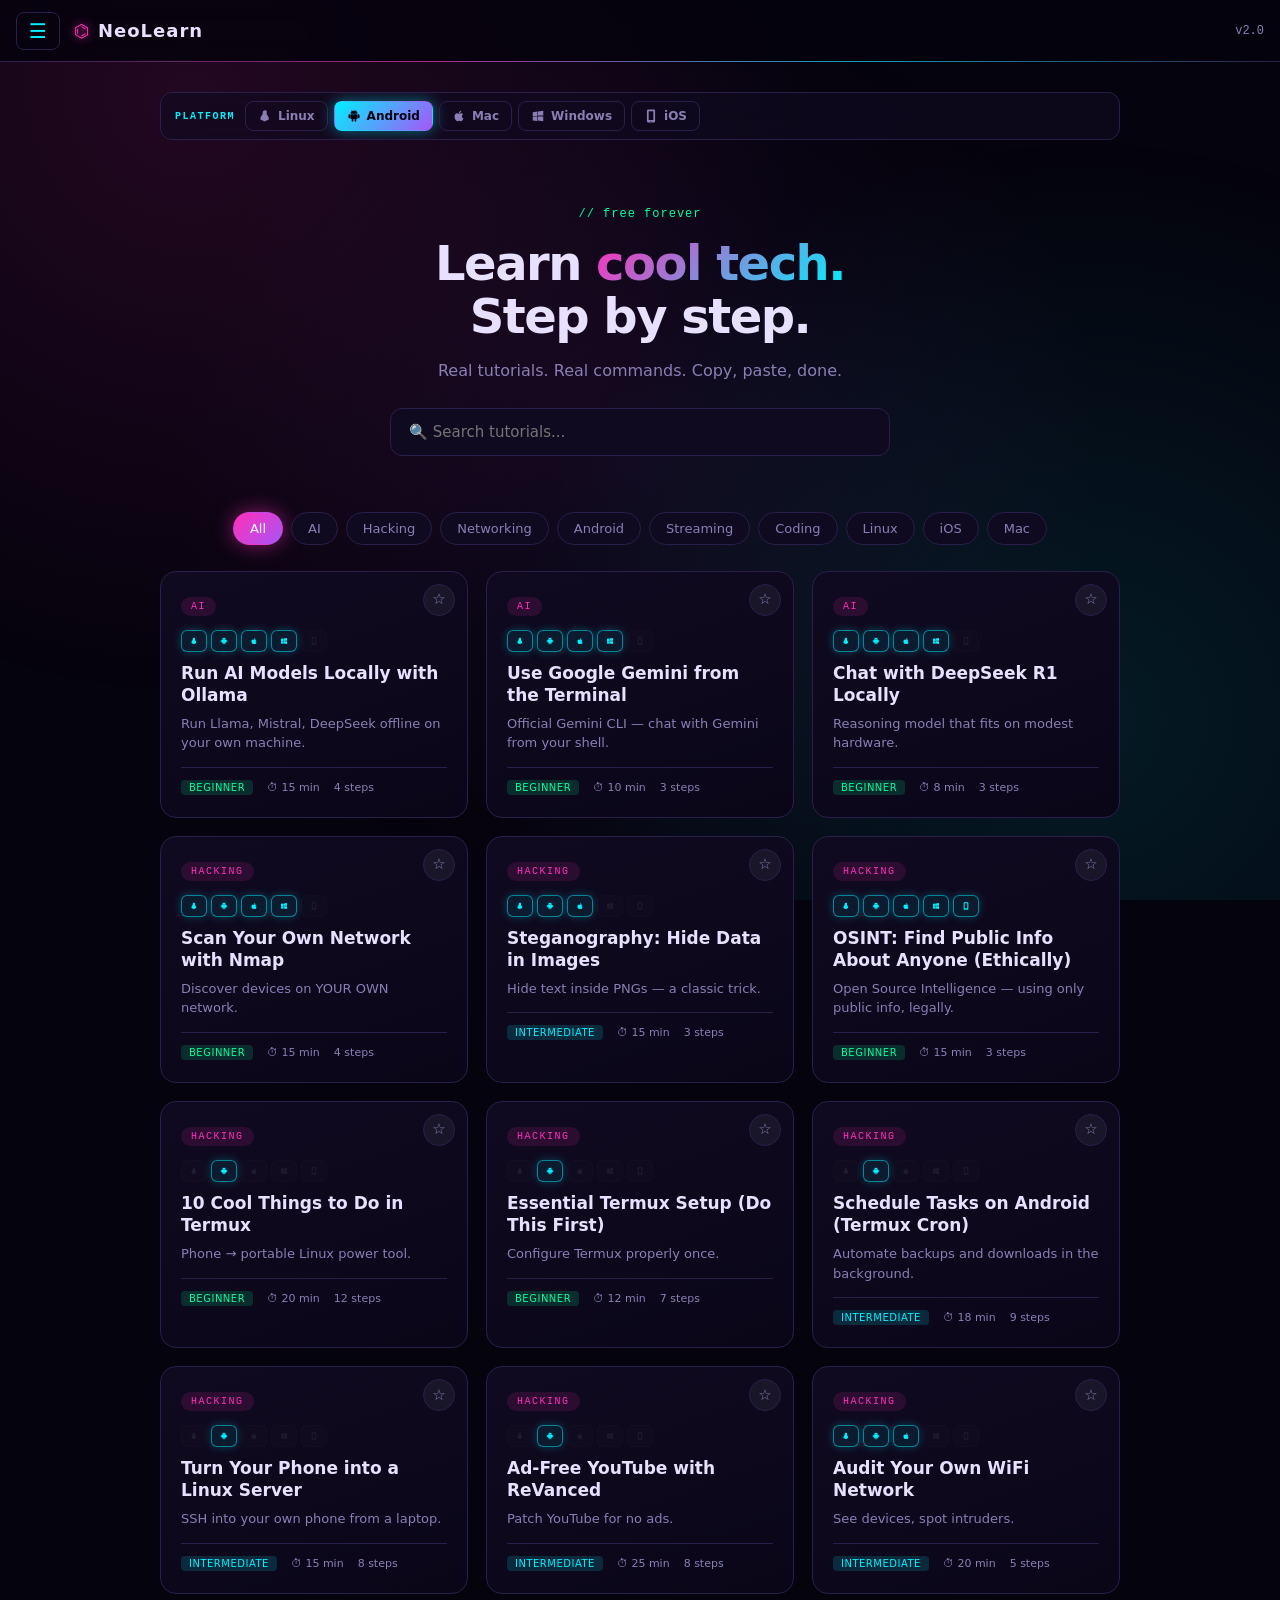
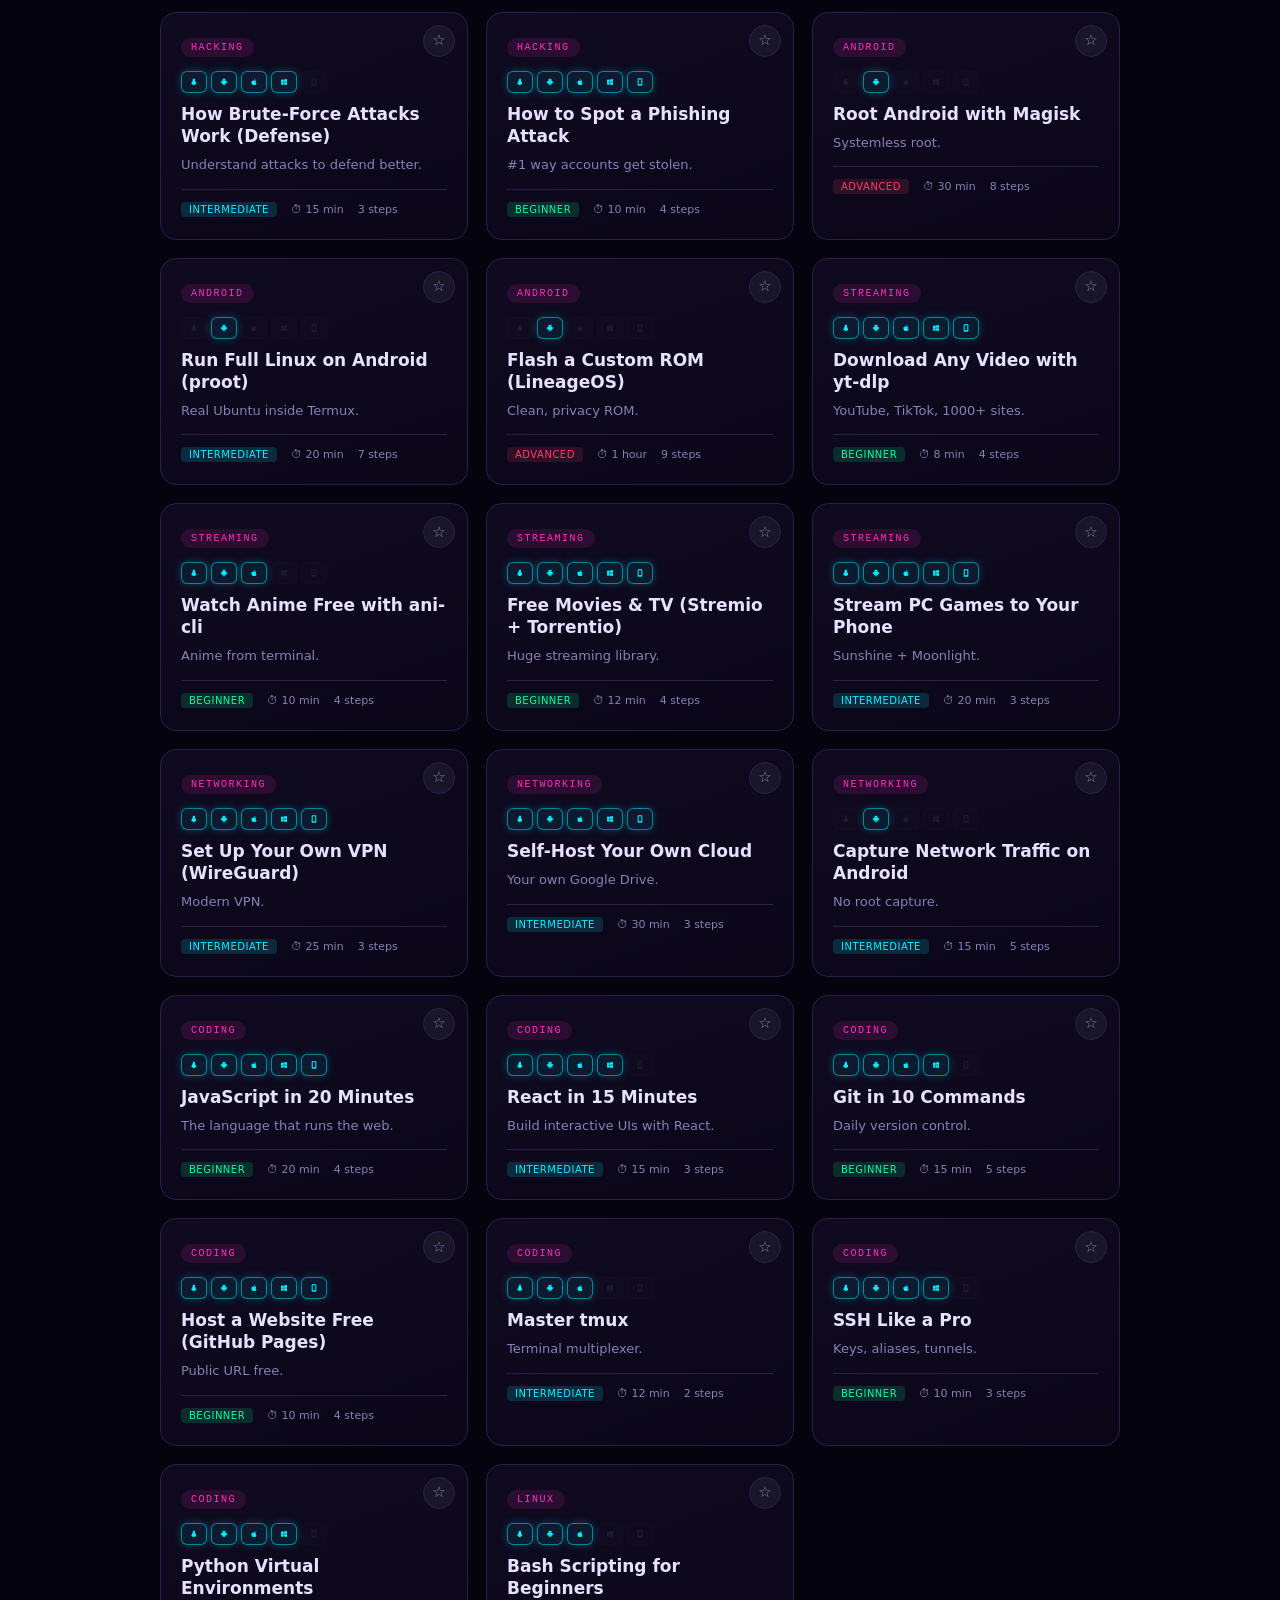
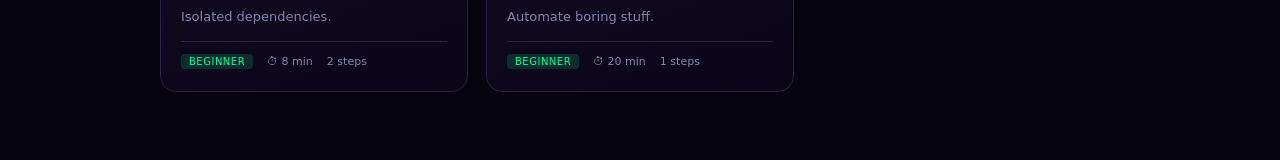
==== Index.html @ 47949eb2 "Initial upload" ====
<!DOCTYPE html>
<html lang="en">
<head>
  <meta charset="UTF-8" />
  <meta name="viewport" content="width=device-width, initial-scale=1.0" />
  <title>NeoLearn — Cool Tech, Explained</title>
  <link rel="stylesheet" href="style.css" />
</head>
<body>

  <header class="topbar">
    <button class="menu-btn" id="menuBtn" type="button">☰</button>
    <div class="brand"><span class="brand-icon">⌬</span> NeoLearn</div>
    <div class="spacer"></div>
    <span class="version">v2.0</span>
  </header>

  <div class="overlay" id="overlay"></div>

  <aside class="sidebar" id="sidebar">
    <div class="sidebar-header">
      <span>⌬ NeoLearn</span>
      <button class="close-btn" id="closeBtn" type="button">✕</button>
    </div>

    <div class="sidebar-section">Pages</div>
    <nav id="pageNav">
      <button class="nav-btn" data-page="home">🏠 Home</button>
      <button class="nav-btn" data-page="favorites">⭐ Favorites</button>
      <button class="nav-btn" data-page="progress">📊 Progress</button>
      <button class="nav-btn" data-page="about">ℹ️ About</button>
    </nav>

    <div class="sidebar-section">Categories</div>
    <nav id="categoryNav"></nav>

    <div class="sidebar-section">All Tutorials</div>
    <nav id="tutorialNav"></nav>
  </aside>

  <main class="content">

    <!-- HOME -->
    <section class="page active" id="home">
      <div class="hero">
        <div class="hero-tag">// free forever</div>
        <h1>Learn <span class="grad">cool tech.</span><br>Step by step.</h1>
        <p>Real tutorials. Real commands. Copy, paste, done.</p>
        <div class="search-wrap">
          <input type="text" id="searchInput" placeholder="🔍 Search tutorials..." />
        </div>
      </div>
      <div class="filter-chips" id="filterChips"></div>
      <div class="tutorial-grid" id="tutorialGrid"></div>
      <div class="empty" id="emptyState" style="display:none;">
        <p>No tutorials match.</p>
      </div>
    </section>

    <!-- TUTORIAL DETAIL -->
    <section class="page" id="tutorial">
      <button class="back-btn" id="backBtn" type="button">← Back</button>
      <article id="tutorialContent"></article>
    </section>

    <!-- FAVORITES -->
    <section class="page" id="favorites">
      <div class="about-header">
        <h1>⭐ Favorites</h1>
        <p>Your bookmarked tutorials.</p>
      </div>
      <div class="tutorial-grid" id="favGrid"></div>
      <div class="empty" id="favEmpty" style="display:none;">
        <p>No favorites yet. Tap ☆ on any tutorial card to save it.</p>
      </div>
    </section>

    <!-- PROGRESS -->
    <section class="page" id="progress">
      <div class="about-header">
        <h1>📊 Your Progress</h1>
        <p>Steps you've marked as complete.</p>
      </div>
      <div id="progressList"></div>
      <div class="empty" id="progressEmpty" style="display:none;">
        <p>No progress yet. Open a tutorial and check off steps.</p>
      </div>
    </section>

    <!-- ABOUT -->
    <section class="page" id="about">
      <div class="about-header">
        <h1>ℹ️ About NeoLearn</h1>
        <p>A free, open library of practical tech tutorials.</p>
      </div>

      <div class="about-card">
  <h3>Who built this</h3>
  <p><b>PIXLE</b> — builder of NeoLearn.</p>
  <p>Built with plain HTML, CSS, and JavaScript. No frameworks, no build tools.</p>
  <p style="margin-top: 16px;">
    <a href="https://github.com/PIXL-E" target="_blank" rel="noopener" class="repo-btn" style="padding: 10px 20px; font-size: 13px;">
      🐙 @PIXL-E on GitHub
    </a>
  </p>
  <p style="margin-top: 8px;">
    <a href="mailto:pixle.dev@proton.me" class="repo-btn" style="padding: 10px 20px; font-size: 13px;">
      ✉️ pixle.dev@proton.me
    </a>
  </p>
</div>
      
      <div class="about-card">
        <h3>What is this?</h3>
        <p>NeoLearn is a collection of step-by-step tutorials for running cool tech — AI models, Termux, Linux, VPNs, security tools, and more — on any device. Every tutorial gives you the exact commands for YOUR platform.</p>
      </div>

      <div class="about-card">
        <h3>Features</h3>
        <ul>
          <li>📱 Multi-platform — Linux, Android, Mac, Windows, iOS</li>
          <li>📋 One-tap copy for every command</li>
          <li>⭐ Save favorites</li>
          <li>✅ Track your progress step by step</li>
          <li>💯 100% free, no accounts, no tracking</li>
          <li>💾 Everything saves locally in your browser</li>
        </ul>
      </div>

      <div class="about-card">
        <h3>Built with</h3>
        <p>Pure HTML, CSS, and JavaScript. No frameworks, no build step, no dependencies. You can host it anywhere for free.</p>
      </div>

      <div class="about-card">
        <h3>Disclaimer</h3>
        <p>Tutorials involving network scanning, traffic capture, and security tools are intended for use on <b>your own devices and networks</b>, or in legal lab environments like TryHackMe. Always follow your local laws. The authors of NeoLearn are not responsible for misuse.</p>
      </div>

      <div class="about-card">
        <h3>Credits</h3>
        <p>All tools mentioned are the work of their respective open-source communities. Source links are provided at the end of each tutorial. NeoLearn just shows you how to use them.</p>
      </div>

      <div class="about-card">
        <h3>Reset data</h3>
        <p>Your favorites and progress are stored only in this browser. To clear them:</p>
        <button class="danger-btn" id="resetBtn">🗑 Reset all my data</button>
      </div>
    </section>

  </main>

  <script src="tutorials.js"></script>
  <script src="app.js"></script>
</body>
</html>
---- style.css ----
* {
  margin: 0;
  padding: 0;
  box-sizing: border-box;
  font-family: 'Segoe UI', system-ui, sans-serif;
}

:root {
  --bg: #05030d;
  --bg2: #0a0618;
  --panel: #100a20;
  --panel2: #1a1132;
  --border: #2a1f4a;
  --text: #e8e0ff;
  --muted: #8a7fb5;
  --neon-pink: #ff2fb9;
  --neon-cyan: #00f0ff;
  --neon-purple: #a855f7;
  --neon-green: #00ff9d;
  --danger: #ff3b6b;
  --topbar-h: 62px;
}

/* Animated scanline background */
body {
  background: var(--bg);
  color: var(--text);
  min-height: 100vh;
  padding-top: var(--topbar-h);
  position: relative;
  overflow-x: hidden;
}

body::before {
  content: "";
  position: fixed;
  inset: 0;
  background:
    radial-gradient(circle at 15% 10%, rgba(255,47,185,0.12), transparent 45%),
    radial-gradient(circle at 85% 80%, rgba(0,240,255,0.10), transparent 45%),
    radial-gradient(circle at 50% 50%, rgba(168,85,247,0.08), transparent 60%);
  pointer-events: none;
  z-index: 0;
}

/* ============ TOP BAR ============ */
.topbar {
  position: fixed;
  top: 0; left: 0; right: 0;
  height: var(--topbar-h);
  background: rgba(5, 3, 13, 0.85);
  backdrop-filter: blur(14px);
  border-bottom: 1px solid var(--border);
  display: flex;
  align-items: center;
  padding: 0 16px;
  z-index: 100;
}

.topbar::after {
  content: "";
  position: absolute;
  bottom: -1px; left: 0; right: 0;
  height: 1px;
  background: linear-gradient(90deg, transparent, var(--neon-pink), var(--neon-cyan), transparent);
  opacity: 0.6;
}

.menu-btn {
  background: none;
  border: 1px solid var(--border);
  color: var(--neon-cyan);
  font-size: 20px;
  cursor: pointer;
  padding: 6px 12px;
  border-radius: 8px;
  transition: all 0.2s ease;
}

.menu-btn:hover {
  border-color: var(--neon-cyan);
  box-shadow: 0 0 15px rgba(0, 240, 255, 0.4);
}

.brand {
  font-size: 18px;
  font-weight: 800;
  margin-left: 14px;
  letter-spacing: 1px;
  color: var(--text);
}

.brand-icon {
  color: var(--neon-pink);
  text-shadow: 0 0 10px var(--neon-pink);
}

.version {
  color: var(--muted);
  font-size: 12px;
  font-family: monospace;
}

.spacer { flex: 1; }

/* ============ SIDEBAR ============ */
.sidebar {
  position: fixed;
  top: 0; left: 0;
  width: 300px;
  height: 100vh;
  background: linear-gradient(180deg, var(--panel), var(--bg2));
  border-right: 1px solid var(--border);
  padding: 20px 14px;
  z-index: 200;
  transform: translateX(-100%);
  transition: transform 0.35s cubic-bezier(0.4, 0, 0.2, 1);
  overflow-y: auto;
}

.sidebar.open { transform: translateX(0); }

.sidebar-header {
  display: flex;
  justify-content: space-between;
  align-items: center;
  padding: 4px 8px 16px;
  font-size: 17px;
  font-weight: 800;
  letter-spacing: 1px;
  border-bottom: 1px solid var(--border);
  margin-bottom: 16px;
  color: var(--text);
}

.close-btn {
  background: none;
  border: none;
  color: var(--muted);
  font-size: 16px;
  cursor: pointer;
  padding: 4px 8px;
  border-radius: 6px;
}
.close-btn:hover { color: var(--danger); }

.sidebar-section {
  font-size: 11px;
  letter-spacing: 2px;
  text-transform: uppercase;
  color: var(--neon-cyan);
  margin: 18px 8px 8px;
  opacity: 0.8;
}

.nav-btn {
  display: block;
  width: 100%;
  padding: 10px 12px;
  margin-bottom: 4px;
  background: transparent;
  color: var(--muted);
  border: none;
  border-radius: 8px;
  text-align: left;
  font-size: 13px;
  cursor: pointer;
  transition: all 0.2s ease;
}

.nav-btn:hover {
  background: var(--panel2);
  color: var(--text);
}

.nav-btn.active {
  background: linear-gradient(135deg, rgba(255,47,185,0.2), rgba(0,240,255,0.2));
  color: var(--text);
  border-left: 2px solid var(--neon-pink);
}

/* ============ OVERLAY ============ */
.overlay {
  position: fixed;
  inset: 0;
  background: rgba(0, 0, 0, 0.7);
  backdrop-filter: blur(4px);
  opacity: 0;
  pointer-events: none;
  transition: opacity 0.3s ease;
  z-index: 150;
}
.overlay.show { opacity: 1; pointer-events: auto; }

/* ============ CONTENT ============ */
.content {
  max-width: 1000px;
  margin: 0 auto;
  padding: 30px 20px 80px;
  position: relative;
  z-index: 1;
}

.page { display: none; }
.page.active { display: block; animation: fadeIn 0.4s ease; }

@keyframes fadeIn {
  from { opacity: 0; transform: translateY(14px); }
  to   { opacity: 1; transform: translateY(0); }
}

/* ============ HERO ============ */
.hero {
  text-align: center;
  padding: 40px 10px 30px;
}

.hero-tag {
  display: inline-block;
  font-family: monospace;
  font-size: 12px;
  color: var(--neon-green);
  margin-bottom: 16px;
  letter-spacing: 1px;
}

.hero h1 {
  font-size: 48px;
  line-height: 1.1;
  margin-bottom: 18px;
  letter-spacing: -1.5px;
  font-weight: 900;
}

.grad {
  background: linear-gradient(135deg, var(--neon-pink), var(--neon-cyan));
  -webkit-background-clip: text;
  background-clip: text;
  color: transparent;
}

.hero p {
  color: var(--muted);
  font-size: 16px;
  margin-bottom: 28px;
}

/* ============ SEARCH ============ */
.search-wrap {
  max-width: 500px;
  margin: 0 auto;
  position: relative;
}

.search-wrap input {
  width: 100%;
  padding: 14px 18px;
  background: var(--panel);
  border: 1px solid var(--border);
  border-radius: 12px;
  color: var(--text);
  font-size: 15px;
  outline: none;
  transition: all 0.25s ease;
}

.search-wrap input:focus {
  border-color: var(--neon-cyan);
  box-shadow: 0 0 25px rgba(0, 240, 255, 0.25);
}

/* ============ FILTER CHIPS ============ */
.filter-chips {
  display: flex;
  flex-wrap: wrap;
  gap: 8px;
  justify-content: center;
  margin: 26px 0;
}

.chip {
  padding: 8px 16px;
  border-radius: 50px;
  background: var(--panel);
  border: 1px solid var(--border);
  color: var(--muted);
  font-size: 13px;
  cursor: pointer;
  transition: all 0.2s ease;
}

.chip:hover { color: var(--text); border-color: var(--neon-purple); }

.chip.active {
  background: linear-gradient(135deg, var(--neon-pink), var(--neon-purple));
  color: white;
  border-color: transparent;
  box-shadow: 0 0 20px rgba(255, 47, 185, 0.5);
}

/* ============ TUTORIAL GRID ============ */
.tutorial-grid {
  display: grid;
  grid-template-columns: repeat(auto-fill, minmax(280px, 1fr));
  gap: 18px;
  margin-top: 20px;
}

.tut-card {
  background: linear-gradient(160deg, var(--panel), var(--bg2));
  border: 1px solid var(--border);
  border-radius: 16px;
  padding: 22px 20px;
  cursor: pointer;
  transition: all 0.3s ease;
  position: relative;
  overflow: hidden;
}

.tut-card::before {
  content: "";
  position: absolute;
  top: 0; left: 0; right: 0;
  height: 2px;
  background: linear-gradient(90deg, var(--neon-pink), var(--neon-cyan));
  opacity: 0;
  transition: opacity 0.3s ease;
}

.tut-card:hover {
  transform: translateY(-6px);
  border-color: var(--neon-purple);
  box-shadow: 0 20px 40px rgba(168, 85, 247, 0.25);
}

.tut-card:hover::before { opacity: 1; }

.tut-cat {
  display: inline-block;
  font-family: monospace;
  font-size: 10px;
  letter-spacing: 1.5px;
  text-transform: uppercase;
  padding: 4px 10px;
  border-radius: 50px;
  background: rgba(255, 47, 185, 0.12);
  color: var(--neon-pink);
  margin-bottom: 14px;
}

.tut-card h3 {
  font-size: 17px;
  margin-bottom: 8px;
  line-height: 1.3;
  color: var(--text);
}

.tut-card p {
  font-size: 13px;
  color: var(--muted);
  line-height: 1.5;
  margin-bottom: 14px;
}

.tut-meta {
  display: flex;
  gap: 14px;
  font-size: 11px;
  color: var(--muted);
  font-family: monospace;
  padding-top: 12px;
  border-top: 1px solid var(--border);
}

.tut-meta span { display: flex; align-items: center; gap: 4px; }

.diff {
  padding: 2px 8px;
  border-radius: 4px;
  font-size: 10px;
  text-transform: uppercase;
  letter-spacing: 0.5px;
}
.diff.beginner { background: rgba(0,255,157,0.15); color: var(--neon-green); }
.diff.intermediate { background: rgba(0,240,255,0.15); color: var(--neon-cyan); }
.diff.advanced { background: rgba(255,59,107,0.15); color: var(--danger); }

/* ============ TUTORIAL DETAIL ============ */
.back-btn {
  background: var(--panel);
  color: var(--muted);
  border: 1px solid var(--border);
  padding: 8px 16px;
  border-radius: 8px;
  cursor: pointer;
  font-size: 13px;
  margin-bottom: 24px;
  transition: all 0.2s ease;
}

.back-btn:hover {
  color: var(--neon-cyan);
  border-color: var(--neon-cyan);
  box-shadow: 0 0 15px rgba(0,240,255,0.3);
}

.tut-header {
  margin-bottom: 30px;
  padding-bottom: 22px;
  border-bottom: 1px solid var(--border);
}

.tut-header h1 {
  font-size: 34px;
  line-height: 1.15;
  margin: 14px 0 12px;
  letter-spacing: -0.5px;
}

.tut-header .intro {
  color: var(--muted);
  font-size: 16px;
  line-height: 1.7;
}

.tut-tags {
  display: flex;
  flex-wrap: wrap;
  gap: 8px;
  margin-top: 16px;
}

.tag {
  font-family: monospace;
  font-size: 11px;
  padding: 4px 10px;
  border-radius: 6px;
  background: var(--panel2);
  color: var(--neon-cyan);
  border: 1px solid var(--border);
}

/* ============ STEPS ============ */
.step {
  background: var(--panel);
  border: 1px solid var(--border);
  border-radius: 14px;
  padding: 22px 22px 20px;
  margin-bottom: 18px;
  position: relative;
}

.step-num {
  position: absolute;
  top: -12px;
  left: 20px;
  background: linear-gradient(135deg, var(--neon-pink), var(--neon-purple));
  color: white;
  font-weight: 800;
  font-size: 13px;
  padding: 4px 12px;
  border-radius: 50px;
  font-family: monospace;
  box-shadow: 0 4px 15px rgba(255, 47, 185, 0.5);
}

.step h3 {
  font-size: 18px;
  margin: 8px 0 10px;
  color: var(--text);
}

.step p {
  color: var(--muted);
  font-size: 14px;
  line-height: 1.7;
  margin-bottom: 12px;
}

.step ul {
  margin: 10px 0 12px 20px;
  color: var(--muted);
  font-size: 14px;
  line-height: 1.8;
}

.step ul li::marker { color: var(--neon-cyan); }

/* ============ CODE BLOCK ============ */
.code-block {
  position: relative;
  background: #02010a;
  border: 1px solid var(--border);
  border-radius: 10px;
  margin: 12px 0;
  overflow: hidden;
}

.code-block::before {
  content: attr(data-lang);
  position: absolute;
  top: 0; left: 0;
  padding: 3px 10px;
  font-size: 10px;
  font-family: monospace;
  letter-spacing: 1px;
  text-transform: uppercase;
  color: var(--neon-green);
  background: rgba(0,255,157,0.08);
  border-bottom-right-radius: 6px;
}

.code-block pre {
  padding: 28px 16px 14px;
  overflow-x: auto;
  font-family: 'Courier New', monospace;
  font-size: 13px;
  line-height: 1.7;
  color: var(--neon-green);
}

.copy-code {
  position: absolute;
  top: 6px; right: 6px;
  background: var(--panel2);
  color: var(--muted);
  border: 1px solid var(--border);
  padding: 4px 10px;
  font-size: 11px;
  border-radius: 6px;
  cursor: pointer;
  font-family: monospace;
  transition: all 0.2s ease;
  z-index: 2;
}

.copy-code:hover {
  color: var(--neon-cyan);
  border-color: var(--neon-cyan);
}

.copy-code.copied {
  color: var(--neon-green);
  border-color: var(--neon-green);
}

/* ============ CALLOUTS ============ */
.callout {
  padding: 14px 16px;
  border-radius: 10px;
  margin: 14px 0;
  font-size: 14px;
  line-height: 1.6;
  border-left: 3px solid;
}

.callout.warn {
  background: rgba(255, 187, 0, 0.08);
  border-color: #ffbb00;
  color: #ffd97a;
}

.callout.danger {
  background: rgba(255, 59, 107, 0.08);
  border-color: var(--danger);
  color: #ff8fa8;
}

.callout.tip {
  background: rgba(0, 255, 157, 0.08);
  border-color: var(--neon-green);
  color: #7dffc9;
}

/* ============ REPO LINK ============ */
.repo-box {
  margin-top: 30px;
  padding: 22px;
  background: linear-gradient(135deg, rgba(255,47,185,0.08), rgba(0,240,255,0.08));
  border: 1px solid var(--border);
  border-radius: 14px;
  text-align: center;
}

.repo-box p {
  color: var(--muted);
  font-size: 13px;
  margin-bottom: 12px;
  font-family: monospace;
}

.repo-btn {
  display: inline-block;
  padding: 12px 26px;
  background: linear-gradient(135deg, var(--neon-pink), var(--neon-purple));
  color: white;
  text-decoration: none;
  border-radius: 50px;
  font-size: 14px;
  font-weight: 600;
  box-shadow: 0 0 25px rgba(255, 47, 185, 0.5);
  transition: all 0.25s ease;
}

.repo-btn:hover {
  transform: translateY(-2px);
  box-shadow: 0 0 40px rgba(255, 47, 185, 0.8);
}

/* ============ EMPTY ============ */
.empty {
  text-align: center;
  padding: 60px 20px;
  color: var(--muted);
  font-family: monospace;
}

/* ============ MOBILE ============ */
@media (max-width: 640px) {
  .hero h1 { font-size: 32px; }
  .hero { padding: 20px 10px 20px; }
  .tutorial-grid { grid-template-columns: 1fr; }
  .tut-header h1 { font-size: 24px; }
  .tut-header .intro { font-size: 14px; }
  .step { padding: 20px 16px 16px; }
  .content { padding: 20px 14px 60px; }
  .code-block pre { font-size: 12px; padding: 30px 12px 12px; }
}

/* ============ STICKY PLATFORM BAR ============ */
.platform-bar {
  position: sticky;
  top: var(--topbar-h);
  z-index: 50;
  background: rgba(16, 10, 32, 0.92);
  backdrop-filter: blur(20px);
  -webkit-backdrop-filter: blur(20px);
  transition: box-shadow 0.3s ease;
}

.platform-bar.stuck {
  box-shadow: 0 10px 30px rgba(0, 0, 0, 0.5);
  border-color: var(--neon-purple);
}

/* ============ TOAST NOTIFICATION ============ */
.toast {
  position: fixed;
  bottom: 24px;
  left: 50%;
  transform: translateX(-50%) translateY(120px);
  background: linear-gradient(135deg, var(--neon-cyan), var(--neon-purple));
  color: #000;
  padding: 10px 22px;
  border-radius: 50px;
  font-family: monospace;
  font-weight: 700;
  font-size: 13px;
  letter-spacing: 0.5px;
  z-index: 500;
  transition: transform 0.35s cubic-bezier(0.4, 0, 0.2, 1);
  box-shadow: 0 10px 40px rgba(0, 240, 255, 0.6);
  pointer-events: none;
  white-space: nowrap;
}

.toast.show {
  transform: translateX(-50%) translateY(0);
}

/* ============ CONTENT FADE ON SWAP ============ */
#tutorialContent.swapping {
  opacity: 0.3;
  transition: opacity 0.15s ease;
}

#tutorialContent {
  opacity: 1;
  transition: opacity 0.25s ease;
}

/* Small "current platform" chip on tutorial page */
.current-plat {
  display: inline-flex;
  align-items: center;
  gap: 6px;
  font-family: monospace;
  font-size: 12px;
  padding: 4px 12px;
  border-radius: 50px;
  background: rgba(0, 240, 255, 0.1);
  border: 1px solid var(--neon-cyan);
  color: var(--neon-cyan);
  margin-bottom: 16px;
}

/* ============ PLATFORM BAR — slim version ============ */
.platform-bar {
  display: flex;
  align-items: center;
  gap: 10px;
  padding: 8px 14px;
  margin-bottom: 22px;
  background: rgba(16, 10, 32, 0.7);
  border: 1px solid var(--border);
  border-radius: 12px;
  position: sticky;
  top: calc(var(--topbar-h) + 6px);
  z-index: 50;
  backdrop-filter: blur(20px);
  -webkit-backdrop-filter: blur(20px);
  transition: box-shadow 0.3s ease, border-color 0.3s ease;
  overflow-x: auto;
  scrollbar-width: none;
}

.platform-bar::-webkit-scrollbar { display: none; }

.platform-bar.stuck {
  box-shadow: 0 10px 40px rgba(0, 0, 0, 0.6);
  border-color: rgba(168, 85, 247, 0.5);
}

.platform-label {
  font-family: monospace;
  font-size: 10px;
  letter-spacing: 1.5px;
  text-transform: uppercase;
  color: var(--neon-cyan);
  white-space: nowrap;
  font-weight: 700;
  flex-shrink: 0;
}

.platform-btns {
  display: flex;
  gap: 6px;
  flex: 1;
}

.plat-btn {
  display: inline-flex;
  align-items: center;
  gap: 6px;
  padding: 7px 12px;
  background: transparent;
  color: var(--muted);
  border: 1px solid var(--border);
  border-radius: 8px;
  font-size: 12px;
  font-family: 'Segoe UI', system-ui, sans-serif;
  font-weight: 600;
  cursor: pointer;
  transition: all 0.2s ease;
  white-space: nowrap;
  outline: none;
  flex-shrink: 0;
}

.plat-btn svg {
  width: 14px;
  height: 14px;
  flex-shrink: 0;
}

.plat-btn:hover {
  color: var(--text);
  border-color: rgba(168, 85, 247, 0.6);
  background: rgba(168, 85, 247, 0.08);
}

.plat-btn.active {
  background: linear-gradient(135deg, var(--neon-cyan), var(--neon-purple));
  color: #05030d;
  border-color: transparent;
  font-weight: 800;
  box-shadow: 0 0 16px rgba(0, 240, 255, 0.45);
}

.plat-btn.active svg {
  color: #05030d;
}

/* ============ CARD PLATFORM ICONS ============ */
.plat-badges {
  display: flex;
  gap: 5px;
  margin-bottom: 10px;
  align-items: center;
}

.plat-badge {
  display: inline-flex;
  align-items: center;
  justify-content: center;
  width: 22px;
  height: 22px;
  border-radius: 6px;
  background: rgba(255, 255, 255, 0.03);
  color: rgba(138, 127, 181, 0.35);
  border: 1px solid rgba(42, 31, 74, 0.6);
  opacity: 0.4;
  transition: all 0.2s ease;
}

.plat-badge svg {
  width: 12px;
  height: 12px;
}

.plat-badge.on {
  opacity: 1;
  color: var(--neon-cyan);
  border-color: rgba(0, 240, 255, 0.45);
  background: rgba(0, 240, 255, 0.08);
}

@media (max-width: 640px) {
  .platform-bar { padding: 7px 10px; gap: 8px; }
  .platform-label { display: none; }
  .plat-btn { padding: 6px 10px; font-size: 11px; }
  .plat-btn svg { width: 12px; height: 12px; }
}

/* ============ CARD BADGES — clean version ============ */
.plat-badges {
  display: flex;
  gap: 4px;
  margin-bottom: 10px;
  flex-wrap: wrap;
  align-items: center;
}

.plat-badge {
  display: inline-flex;
  align-items: center;
  justify-content: center;
  min-width: 26px;
  height: 22px;
  padding: 0 8px;
  border-radius: 6px;
  background: rgba(255, 255, 255, 0.03);
  color: rgba(138, 127, 181, 0.4);
  font-size: 12px;
  font-family: monospace;
  border: 1px solid rgba(42, 31, 74, 0.6);
  opacity: 0.35;
  filter: grayscale(1);
  transition: all 0.2s ease;
}

.plat-badge.on {
  opacity: 1;
  filter: none;
  color: var(--neon-cyan);
  border-color: rgba(0, 240, 255, 0.5);
  background: rgba(0, 240, 255, 0.08);
  box-shadow: 0 0 8px rgba(0, 240, 255, 0.25);
}

/* ============ TOAST ============ */
.toast {
  position: fixed;
  bottom: 24px;
  left: 50%;
  transform: translateX(-50%) translateY(120px);
  background: linear-gradient(135deg, var(--neon-cyan), var(--neon-purple));
  color: #05030d;
  padding: 12px 24px;
  border-radius: 50px;
  font-family: monospace;
  font-weight: 800;
  font-size: 13px;
  letter-spacing: 0.5px;
  z-index: 500;
  transition: transform 0.35s cubic-bezier(0.4, 0, 0.2, 1);
  box-shadow: 0 10px 40px rgba(0, 240, 255, 0.6);
  pointer-events: none;
  white-space: nowrap;
}

.toast.show {
  transform: translateX(-50%) translateY(0);
}

/* ============ CURRENT PLATFORM CHIP IN TUTORIAL ============ */
.current-plat {
  display: inline-flex;
  align-items: center;
  gap: 6px;
  font-family: monospace;
  font-size: 12px;
  padding: 6px 14px;
  border-radius: 50px;
  background: rgba(0, 240, 255, 0.08);
  border: 1px solid var(--neon-cyan);
  color: var(--neon-cyan);
  margin-bottom: 18px;
  font-weight: 700;
  letter-spacing: 0.5px;
}

/* ============ CONTENT FADE ============ */
#tutorialContent { opacity: 1; transition: opacity 0.25s ease; }
#tutorialContent.swapping { opacity: 0.2; transition: opacity 0.15s ease; }

@media (max-width: 640px) {
  .platform-bar { padding: 10px 12px; gap: 8px; }
  .platform-label { font-size: 10px; }
  .plat-btn { padding: 6px 12px; font-size: 12px; }
}

/* ============ FAVORITE BUTTON ON CARDS ============ */
.tut-card { position: relative; }

.fav-btn {
  position: absolute;
  top: 12px;
  right: 12px;
  width: 32px;
  height: 32px;
  display: flex;
  align-items: center;
  justify-content: center;
  background: rgba(255, 255, 255, 0.05);
  border: 1px solid var(--border);
  border-radius: 50%;
  color: var(--muted);
  font-size: 16px;
  cursor: pointer;
  transition: all 0.2s ease;
  z-index: 2;
  padding: 0;
  line-height: 1;
}

.fav-btn:hover {
  color: var(--neon-pink);
  border-color: var(--neon-pink);
  transform: scale(1.1);
}

.fav-btn.on {
  color: #ffd700;
  border-color: #ffd700;
  background: rgba(255, 215, 0, 0.1);
  box-shadow: 0 0 12px rgba(255, 215, 0, 0.4);
}

/* ============ STEP CHECKBOX + PROGRESS ============ */
.step-header {
  display: flex;
  align-items: flex-start;
  gap: 10px;
  margin: 8px 0 10px;
}

.step-check {
  width: 22px;
  height: 22px;
  flex-shrink: 0;
  border: 2px solid var(--border);
  border-radius: 6px;
  background: transparent;
  cursor: pointer;
  display: flex;
  align-items: center;
  justify-content: center;
  color: transparent;
  font-size: 14px;
  font-weight: 900;
  transition: all 0.2s ease;
  margin-top: 4px;
  padding: 0;
}

.step-check:hover { border-color: var(--neon-cyan); }

.step-check.checked {
  background: linear-gradient(135deg, var(--neon-green), var(--neon-cyan));
  border-color: transparent;
  color: #05030d;
}

.step.done {
  opacity: 0.55;
}

.step.done h3 {
  text-decoration: line-through;
  text-decoration-color: var(--neon-green);
  text-decoration-thickness: 2px;
}

/* Progress bar in tutorial header */
.tut-progress {
  margin: 18px 0 24px;
  padding: 14px 16px;
  background: rgba(0, 255, 157, 0.05);
  border: 1px solid rgba(0, 255, 157, 0.25);
  border-radius: 12px;
}

.tut-progress-label {
  display: flex;
  justify-content: space-between;
  font-family: monospace;
  font-size: 12px;
  color: var(--neon-green);
  margin-bottom: 8px;
  letter-spacing: 0.5px;
}

.tut-progress-bar {
  height: 6px;
  background: rgba(0, 0, 0, 0.4);
  border-radius: 50px;
  overflow: hidden;
}

.tut-progress-fill {
  height: 100%;
  width: 0%;
  background: linear-gradient(90deg, var(--neon-green), var(--neon-cyan));
  border-radius: 50px;
  transition: width 0.4s ease;
  box-shadow: 0 0 10px rgba(0, 255, 157, 0.6);
}

/* ============ ABOUT PAGE ============ */
.about-header {
  text-align: center;
  padding: 30px 20px 40px;
}

.about-header h1 {
  font-size: 34px;
  margin-bottom: 10px;
  letter-spacing: -0.5px;
}

.about-header p {
  color: var(--muted);
  font-size: 16px;
}

.about-card {
  background: var(--panel);
  border: 1px solid var(--border);
  border-radius: 16px;
  padding: 24px 22px;
  margin-bottom: 16px;
}

.about-card h3 {
  color: var(--neon-cyan);
  font-size: 16px;
  margin-bottom: 12px;
  font-family: monospace;
  letter-spacing: 1px;
  text-transform: uppercase;
}

.about-card p {
  color: var(--text);
  font-size: 15px;
  line-height: 1.7;
  margin-bottom: 10px;
}

.about-card p:last-child { margin-bottom: 0; }

.about-card ul {
  margin-left: 20px;
  color: var(--text);
  font-size: 15px;
  line-height: 1.9;
}

.about-card ul li::marker { color: var(--neon-pink); }

.about-card b { color: var(--neon-pink); }

.danger-btn {
  margin-top: 12px;
  padding: 12px 20px;
  background: rgba(255, 59, 107, 0.1);
  border: 1px solid var(--danger);
  color: var(--danger);
  border-radius: 10px;
  font-size: 14px;
  font-weight: 600;
  cursor: pointer;
  transition: all 0.2s ease;
}

.danger-btn:hover {
  background: rgba(255, 59, 107, 0.2);
  box-shadow: 0 0 20px rgba(255, 59, 107, 0.4);
}

/* ============ PROGRESS LIST ============ */
.prog-item {
  background: var(--panel);
  border: 1px solid var(--border);
  border-radius: 14px;
  padding: 18px 20px;
  margin-bottom: 12px;
  cursor: pointer;
  transition: all 0.2s ease;
}

.prog-item:hover {
  border-color: var(--neon-cyan);
  transform: translateX(4px);
}

.prog-item h4 {
  font-size: 15px;
  margin-bottom: 8px;
}

.prog-item .prog-bar-wrap {
  height: 5px;
  background: rgba(0, 0, 0, 0.4);
  border-radius: 50px;
  overflow: hidden;
  margin-bottom: 8px;
}

.prog-item .prog-bar {
  height: 100%;
  background: linear-gradient(90deg, var(--neon-green), var(--neon-cyan));
  border-radius: 50px;
}

.prog-item .prog-meta {
  display: flex;
  justify-content: space-between;
  font-family: monospace;
  font-size: 11px;
  color: var(--muted);
}

.prog-item .prog-meta .pct { color: var(--neon-green); font-weight: 700; }

/* ============================================
   SIDEBAR CLEANUP — organized sections
   ============================================ */
.sidebar-section {
  display: flex;
  justify-content: space-between;
  align-items: center;
  font-size: 10px;
  letter-spacing: 2px;
  text-transform: uppercase;
  color: var(--neon-cyan);
  margin: 20px 8px 10px;
  opacity: 0.75;
  cursor: pointer;
  user-select: none;
}

.sidebar-section:hover { opacity: 1; color: var(--neon-pink); }

.sidebar-section .chev {
  font-size: 10px;
  transition: transform 0.25s ease;
}

.sidebar-section.collapsed .chev { transform: rotate(-90deg); }

.sidebar-group { overflow: hidden; transition: max-height 0.3s ease; }

/* Sidebar search box */
.side-search {
  width: 100%;
  padding: 8px 10px;
  background: rgba(255, 255, 255, 0.03);
  border: 1px solid var(--border);
  border-radius: 8px;
  color: var(--text);
  font-size: 12px;
  margin-bottom: 8px;
  outline: none;
  font-family: 'Segoe UI', system-ui, sans-serif;
}

.side-search:focus { border-color: var(--neon-cyan); }
.side-search::placeholder { color: var(--muted); }

/* Count badges */
.nav-btn .count {
  float: right;
  font-size: 10px;
  font-family: monospace;
  color: var(--muted);
  padding: 1px 6px;
  border-radius: 4px;
  background: rgba(255, 255, 255, 0.04);
  margin-left: 6px;
}

.nav-btn.active .count {
  color: #05030d;
  background: rgba(0, 0, 0, 0.15);
}

/* Tutorials list compact */
.nav-btn.tut-link {
  font-size: 12px;
  padding: 8px 12px;
  color: var(--muted);
  white-space: nowrap;
  overflow: hidden;
  text-overflow: ellipsis;
}

.nav-btn.tut-link:hover { color: var(--text); }

/* ============================================
   FAVORITE BUTTON ON CARDS
   ============================================ */
.tut-card { position: relative; }

.fav-btn {
  position: absolute;
  top: 12px;
  right: 12px;
  width: 32px;
  height: 32px;
  display: flex;
  align-items: center;
  justify-content: center;
  background: rgba(255, 255, 255, 0.05);
  border: 1px solid var(--border);
  border-radius: 50%;
  color: var(--muted);
  font-size: 15px;
  cursor: pointer;
  transition: all 0.2s ease;
  z-index: 5;
  padding: 0;
  line-height: 1;
}

.fav-btn:hover {
  color: var(--neon-pink);
  border-color: var(--neon-pink);
  transform: scale(1.12);
}

.fav-btn.on {
  color: #ffd700;
  border-color: #ffd700;
  background: rgba(255, 215, 0, 0.12);
  box-shadow: 0 0 12px rgba(255, 215, 0, 0.45);
}

/* ============================================
   STEP CHECKBOXES + PROGRESS
   ============================================ */
.step-header {
  display: flex;
  align-items: flex-start;
  gap: 10px;
  margin: 8px 0 10px;
}

.step-check {
  width: 22px;
  height: 22px;
  flex-shrink: 0;
  border: 2px solid var(--border);
  border-radius: 6px;
  background: transparent;
  cursor: pointer;
  display: flex;
  align-items: center;
  justify-content: center;
  color: transparent;
  font-size: 13px;
  font-weight: 900;
  transition: all 0.2s ease;
  margin-top: 4px;
  padding: 0;
  font-family: inherit;
}

.step-check:hover { border-color: var(--neon-cyan); }

.step-check.checked {
  background: linear-gradient(135deg, var(--neon-green), var(--neon-cyan));
  border-color: transparent;
  color: #05030d;
}

.step.done { opacity: 0.6; }
.step.done h3 {
  text-decoration: line-through;
  text-decoration-color: var(--neon-green);
  text-decoration-thickness: 2px;
}

/* Progress bar in tutorial header */
.tut-progress {
  margin: 18px 0 24px;
  padding: 14px 16px;
  background: rgba(0, 255, 157, 0.05);
  border: 1px solid rgba(0, 255, 157, 0.25);
  border-radius: 12px;
}

.tut-progress-label {
  display: flex;
  justify-content: space-between;
  font-family: monospace;
  font-size: 12px;
  color: var(--neon-green);
  margin-bottom: 8px;
  letter-spacing: 0.5px;
  font-weight: 700;
}

.tut-progress-bar {
  height: 6px;
  background: rgba(0, 0, 0, 0.4);
  border-radius: 50px;
  overflow: hidden;
}

.tut-progress-fill {
  height: 100%;
  width: 0%;
  background: linear-gradient(90deg, var(--neon-green), var(--neon-cyan));
  border-radius: 50px;
  transition: width 0.4s ease;
  box-shadow: 0 0 10px rgba(0, 255, 157, 0.6);
}

/* ============================================
   ABOUT + PROGRESS + FAVORITES PAGES
   ============================================ */
.about-header {
  text-align: center;
  padding: 30px 20px 40px;
}

.about-header h1 {
  font-size: 34px;
  margin-bottom: 10px;
  letter-spacing: -0.5px;
}

.about-header p {
  color: var(--muted);
  font-size: 16px;
}

.about-card {
  background: var(--panel);
  border: 1px solid var(--border);
  border-radius: 16px;
  padding: 24px 22px;
  margin-bottom: 16px;
}

.about-card h3 {
  color: var(--neon-cyan);
  font-size: 15px;
  margin-bottom: 12px;
  font-family: monospace;
  letter-spacing: 1px;
  text-transform: uppercase;
}

.about-card p, .about-card ul {
  color: var(--text);
  font-size: 15px;
  line-height: 1.75;
  margin-bottom: 10px;
}

.about-card p:last-child { margin-bottom: 0; }

.about-card ul { margin-left: 20px; }
.about-card ul li::marker { color: var(--neon-pink); }
.about-card b { color: var(--neon-pink); }

.danger-btn {
  margin-top: 12px;
  padding: 12px 20px;
  background: rgba(255, 59, 107, 0.1);
  border: 1px solid var(--danger);
  color: var(--danger);
  border-radius: 10px;
  font-size: 14px;
  font-weight: 600;
  cursor: pointer;
  transition: all 0.2s ease;
  font-family: inherit;
}

.danger-btn:hover {
  background: rgba(255, 59, 107, 0.2);
  box-shadow: 0 0 20px rgba(255, 59, 107, 0.4);
}

/* Progress list items */
.prog-item {
  background: var(--panel);
  border: 1px solid var(--border);
  border-radius: 14px;
  padding: 18px 20px;
  margin-bottom: 12px;
  cursor: pointer;
  transition: all 0.2s ease;
}

.prog-item:hover {
  border-color: var(--neon-cyan);
  transform: translateX(4px);
}

.prog-item h4 {
  font-size: 15px;
  margin-bottom: 10px;
  color: var(--text);
}

.prog-item .prog-bar-wrap {
  height: 5px;
  background: rgba(0, 0, 0, 0.4);
  border-radius: 50px;
  overflow: hidden;
  margin-bottom: 8px;
}

.prog-item .prog-bar {
  height: 100%;
  background: linear-gradient(90deg, var(--neon-green), var(--neon-cyan));
  border-radius: 50px;
  transition: width 0.3s ease;
}

.prog-item .prog-meta {
  display: flex;
  justify-content: space-between;
  font-family: monospace;
  font-size: 11px;
  color: var(--muted);
}

.prog-item .prog-meta .pct { color: var(--neon-green); font-weight: 700; }

.prog-item .clear-btn {
  margin-left: 8px;
  background: transparent;
  border: none;
  color: var(--danger);
  cursor: pointer;
  font-size: 11px;
  font-family: monospace;
  opacity: 0.6;
}

.prog-item .clear-btn:hover { opacity: 1; }
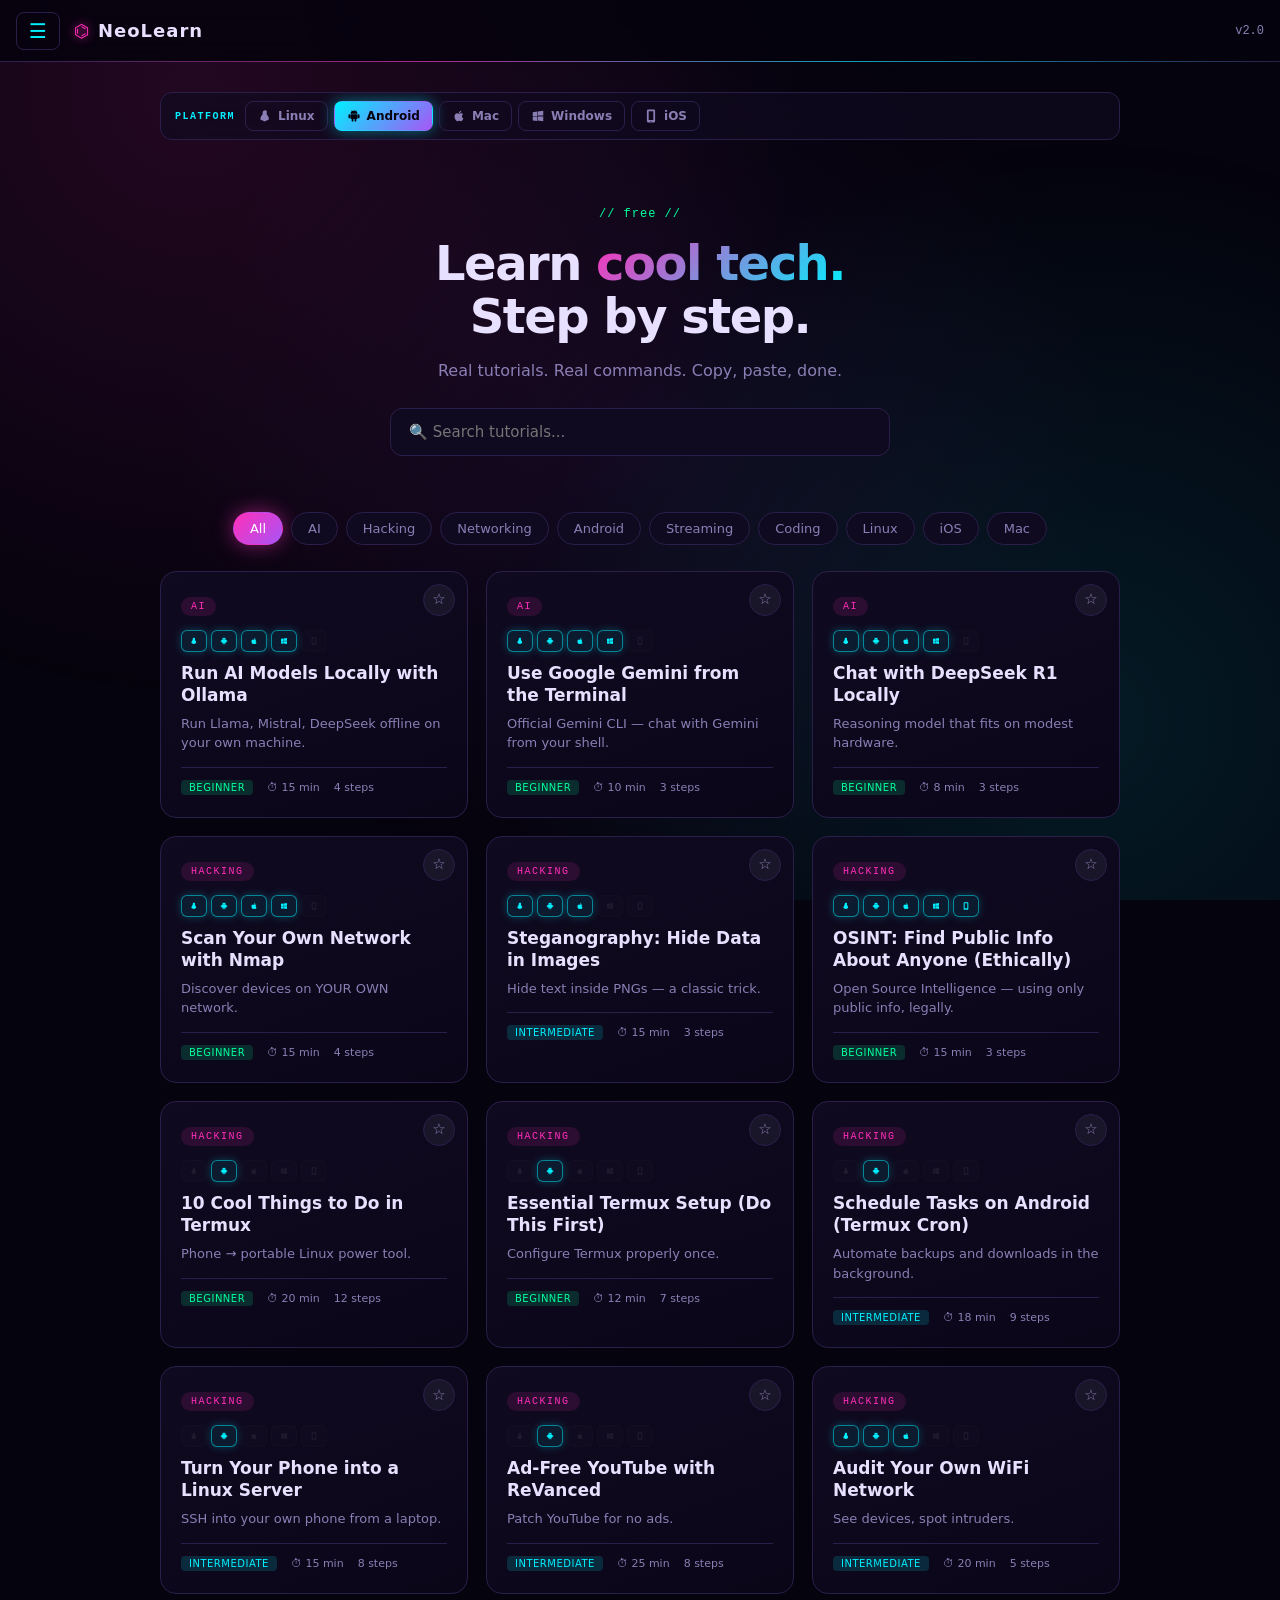
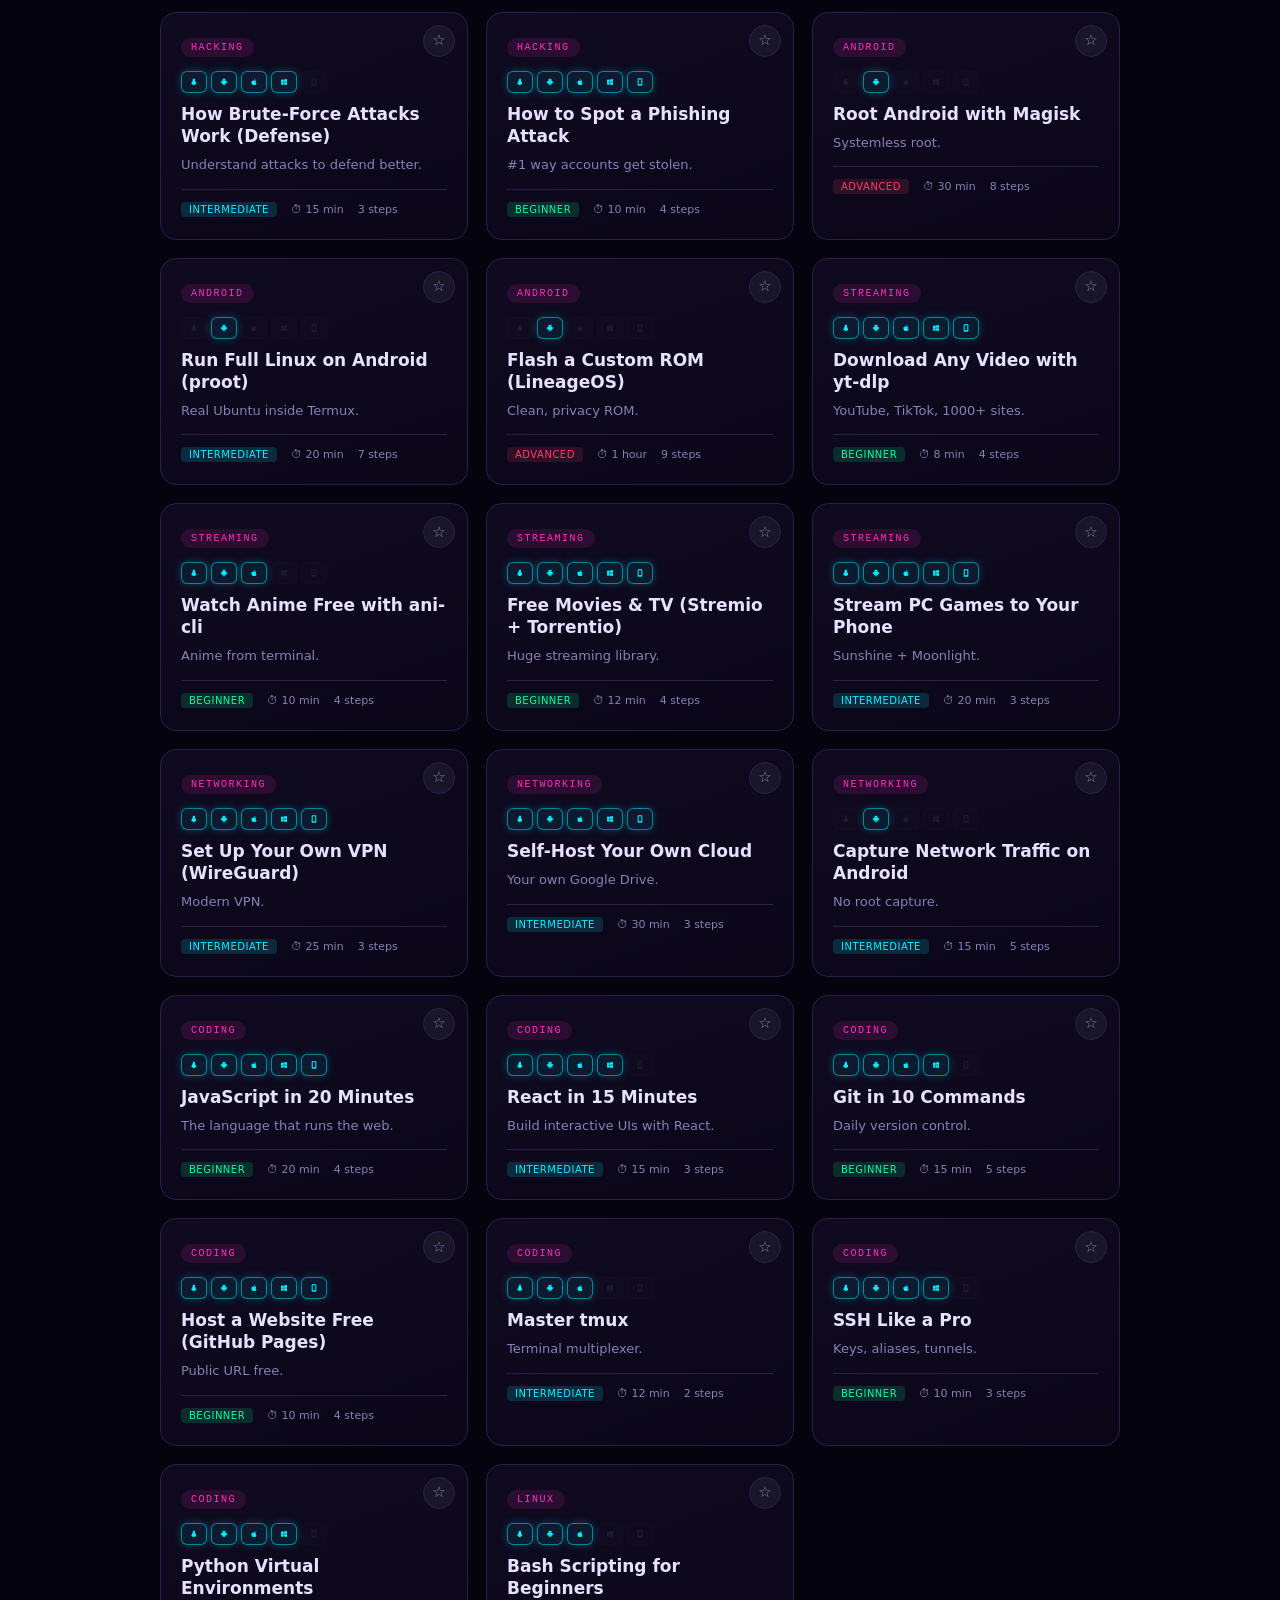
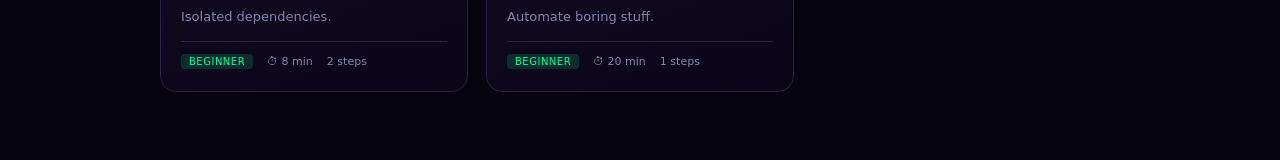
==== commit 6ac6abcd: "Update Index.html The nav bar icon changed to svg" ====
--- a/Index.html
+++ b/Index.html
@@ -24,12 +24,24 @@
     </div>
 
     <div class="sidebar-section">Pages</div>
-    <nav id="pageNav">
-      <button class="nav-btn" data-page="home">🏠 Home</button>
-      <button class="nav-btn" data-page="favorites">⭐ Favorites</button>
-      <button class="nav-btn" data-page="progress">📊 Progress</button>
-      <button class="nav-btn" data-page="about">ℹ️ About</button>
-    </nav>
+<nav id="pageNav">
+  <button class="nav-btn" data-page="home">
+    <svg class="nav-icon" viewBox="0 0 24 24" fill="none" stroke="currentColor" stroke-width="2" stroke-linecap="round" stroke-linejoin="round"><path d="M3 9.5L12 3l9 6.5V20a1 1 0 0 1-1 1h-5v-7h-6v7H4a1 1 0 0 1-1-1V9.5z"/></svg>
+    <span>Home</span>
+  </button>
+  <button class="nav-btn" data-page="favorites">
+    <svg class="nav-icon" viewBox="0 0 24 24" fill="none" stroke="currentColor" stroke-width="2" stroke-linecap="round" stroke-linejoin="round"><path d="M12 2l3.09 6.26L22 9.27l-5 4.87L18.18 22 12 18.56 5.82 22 7 14.14l-5-4.87 6.91-1.01L12 2z"/></svg>
+    <span>Favorites</span>
+  </button>
+  <button class="nav-btn" data-page="progress">
+    <svg class="nav-icon" viewBox="0 0 24 24" fill="none" stroke="currentColor" stroke-width="2" stroke-linecap="round" stroke-linejoin="round"><path d="M3 20V10M9 20V4M15 20v-8M21 20V6"/></svg>
+    <span>Progress</span>
+  </button>
+  <button class="nav-btn" data-page="about">
+    <svg class="nav-icon" viewBox="0 0 24 24" fill="none" stroke="currentColor" stroke-width="2" stroke-linecap="round" stroke-linejoin="round"><circle cx="12" cy="12" r="9"/><path d="M12 16v-5M12 8h.01"/></svg>
+    <span>About</span>
+  </button>
+</nav>
 
     <div class="sidebar-section">Categories</div>
     <nav id="categoryNav"></nav>
@@ -43,7 +55,7 @@
     <!-- HOME -->
     <section class="page active" id="home">
       <div class="hero">
-        <div class="hero-tag">// free forever</div>
+        <div class="hero-tag">// free //</div>
         <h1>Learn <span class="grad">cool tech.</span><br>Step by step.</h1>
         <p>Real tutorials. Real commands. Copy, paste, done.</p>
         <div class="search-wrap">
